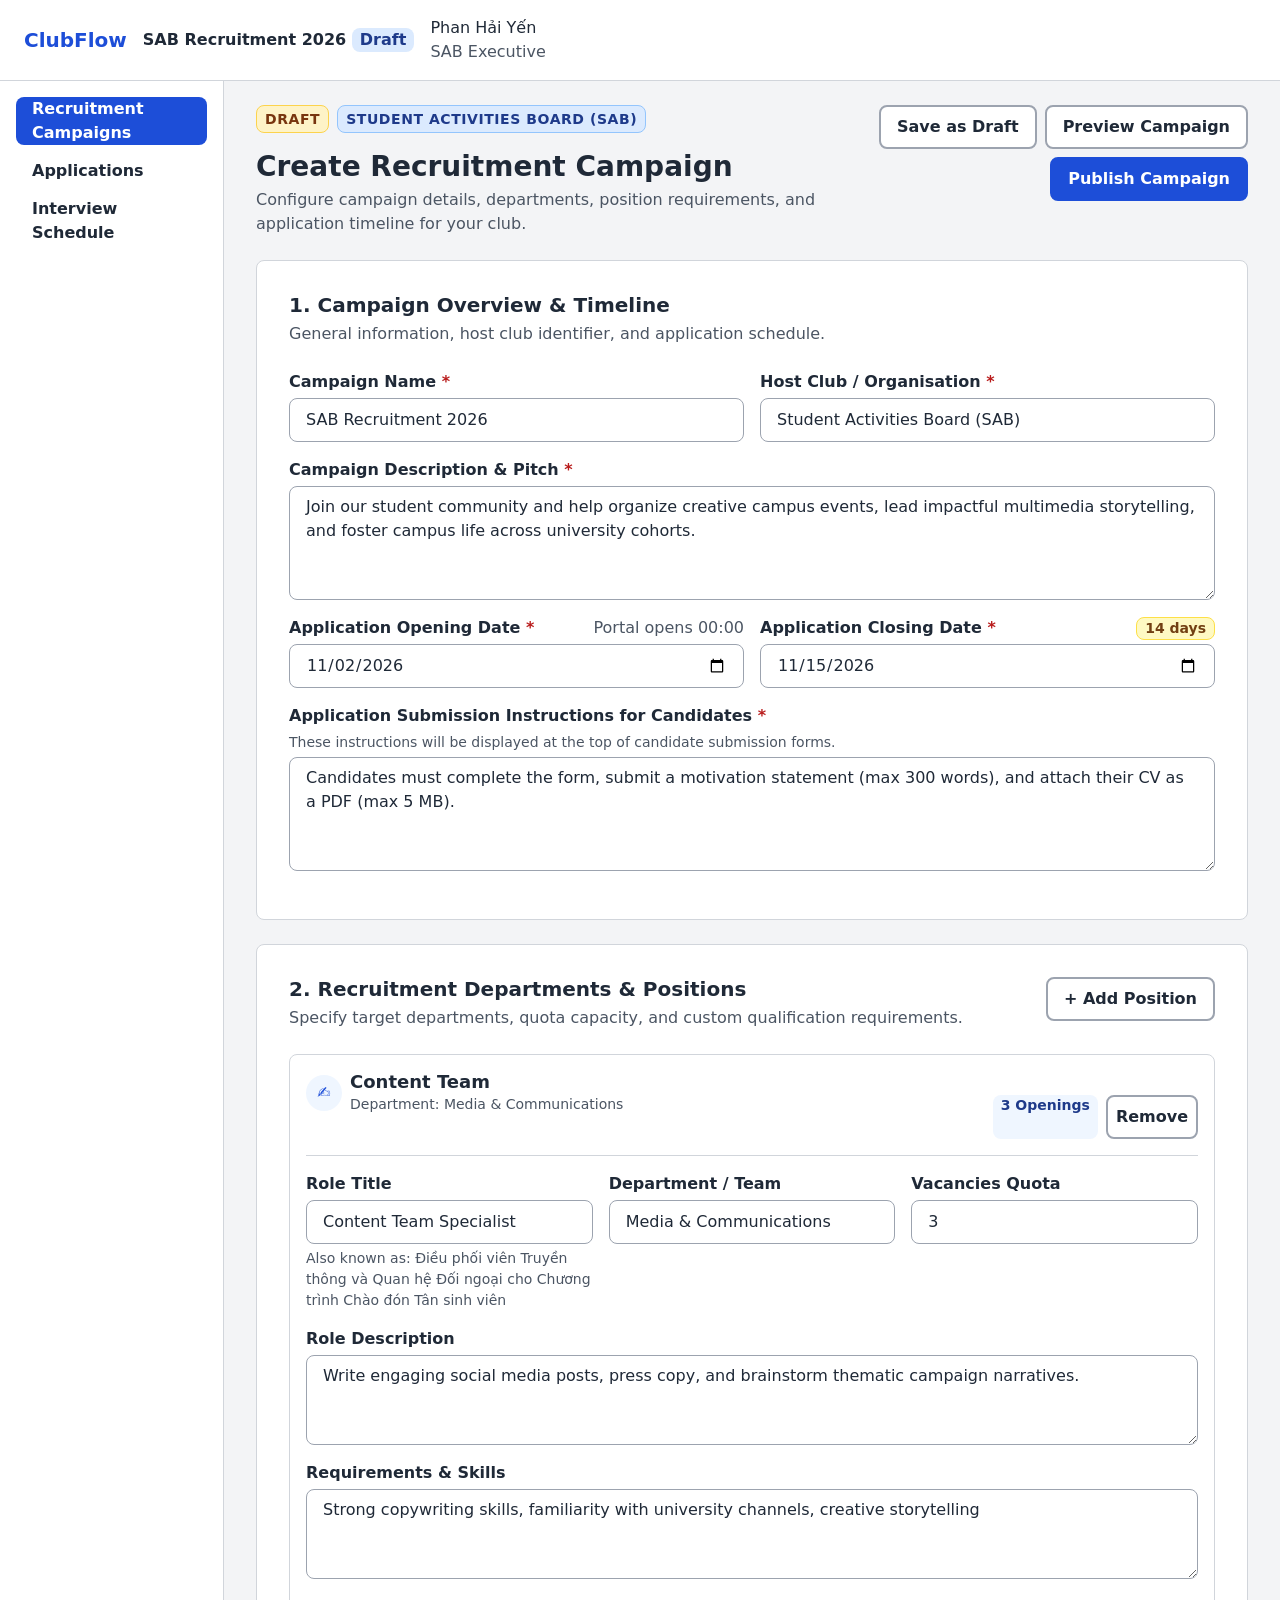
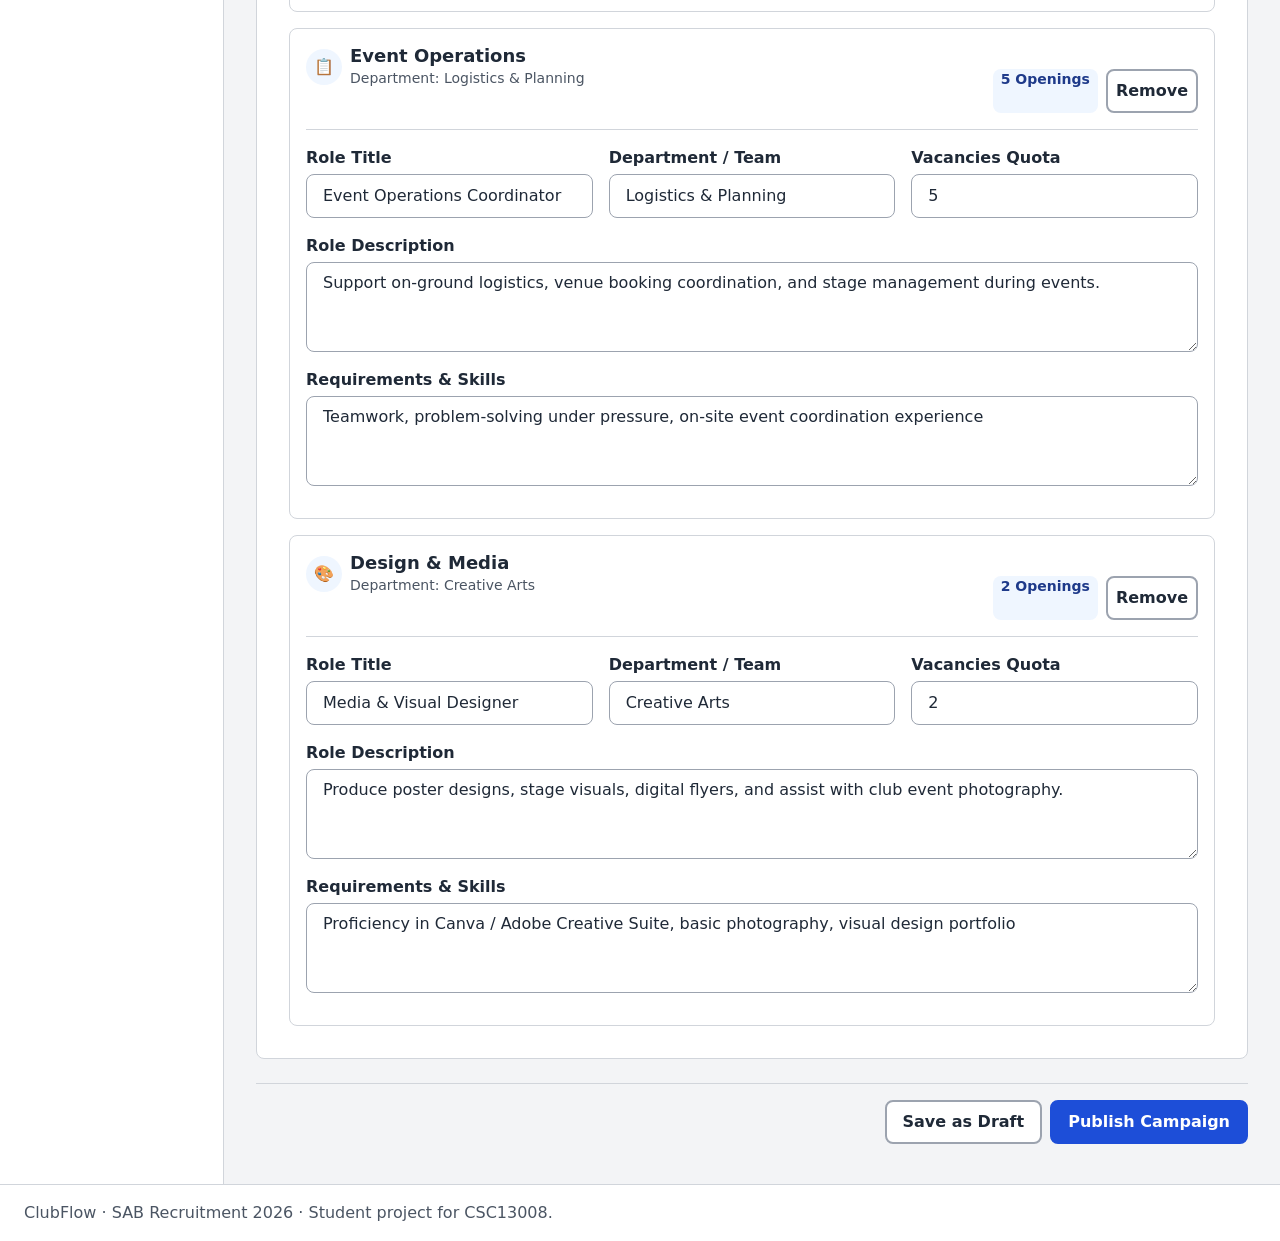
==== index.html @ 36f18a58 "feat(pa1): add screen 1 – Create Recruitment Campaign - index.html: campaign form with overview/time" ====
<!DOCTYPE html>
<html lang="en">
<head>
  <meta charset="utf-8">
  <meta name="viewport" content="width=device-width, initial-scale=1">
  <title>Create Recruitment Campaign — ClubFlow</title>
  <link rel="stylesheet" href="css/styles.css">
  <link rel="stylesheet" href="css/campaign.css">
</head>
<body>

  <!-- ── App shell: header ──────────────────────────────────────────────── -->
  <header class="app-header">
    <p class="brand">ClubFlow</p>
    <p class="campaign-name">SAB Recruitment 2026 <span class="badge badge-info">Draft</span></p>
    <p class="user">Phan Hải Yến <span class="user-role">SAB Executive</span></p>
  </header>

  <!-- ── App shell: nav ────────────────────────────────────────────────── -->
  <nav class="app-nav" aria-label="Main">
    <ul class="nav-list">
      <li><a class="nav-link" href="index.html" aria-current="page">Recruitment Campaigns</a></li>
      <li><a class="nav-link" href="applications.html">Applications</a></li>
      <li><a class="nav-link" href="schedule.html">Interview Schedule</a></li>
    </ul>
  </nav>

  <!-- ── Main content ───────────────────────────────────────────────────── -->
  <main class="app-main">

    <!-- Page title block -->
    <div class="page-title campaign-page-title">
      <div>
        <div class="campaign-status-bar">
          <span class="status-tag status-tag-draft">Draft</span>
          <span class="status-tag status-tag-club">Student Activities Board (SAB)</span>
        </div>
        <h1>Create Recruitment Campaign</h1>
        <p class="lead">Configure campaign details, departments, position requirements, and application timeline for your club.</p>
      </div>
      <div class="campaign-top-actions">
        <button class="button button-secondary" type="button">Save as Draft</button>
        <button class="button button-secondary" type="button">Preview Campaign</button>
        <button class="button button-primary" type="submit" form="campaign-form">Publish Campaign</button>
      </div>
    </div>

    <!-- ── Campaign form ─────────────────────────────────────────────────── -->
    <form id="campaign-form" action="applications.html" method="get" novalidate>

      <!-- Section 1: Campaign Overview & Timeline -->
      <section class="form-section" aria-labelledby="section-overview">
        <div class="form-section-header">
          <h2 id="section-overview">1. Campaign Overview &amp; Timeline</h2>
          <p class="lead">General information, host club identifier, and application schedule.</p>
        </div>

        <!-- Campaign Name + Host Club -->
        <div class="field-row field-row--name-host">
          <div class="field">
            <label for="campaign-name">Campaign Name <span class="req" aria-hidden="true">*</span></label>
            <input
              id="campaign-name"
              name="campaign-name"
              type="text"
              value="SAB Recruitment 2026"
              aria-required="true"
              autocomplete="off"
            >
          </div>
          <div class="field">
            <label for="host-club">Host Club / Organisation <span class="req" aria-hidden="true">*</span></label>
            <input
              id="host-club"
              name="host-club"
              type="text"
              value="Student Activities Board (SAB)"
              aria-required="true"
              autocomplete="off"
            >
          </div>
        </div>

        <!-- Campaign Description -->
        <div class="field-row field-row--full">
          <div class="field">
            <label for="campaign-description">Campaign Description &amp; Pitch <span class="req" aria-hidden="true">*</span></label>
            <textarea
              id="campaign-description"
              name="campaign-description"
              rows="4"
              aria-required="true"
            >Join our student community and help organize creative campus events, lead impactful multimedia storytelling, and foster campus life across university cohorts.</textarea>
          </div>
        </div>

        <!-- Application Dates -->
        <div class="field-row field-row--dates">
          <div class="field">
            <div class="date-label-row">
              <label for="date-open">Application Opening Date <span class="req" aria-hidden="true">*</span></label>
              <span class="meta">Portal opens 00:00</span>
            </div>
            <input
              id="date-open"
              name="date-open"
              type="date"
              value="2026-11-02"
              aria-required="true"
            >
          </div>
          <div class="field">
            <div class="date-label-row">
              <label for="date-close">Application Closing Date <span class="req" aria-hidden="true">*</span></label>
              <span class="duration-badge">14 days</span>
            </div>
            <input
              id="date-close"
              name="date-close"
              type="date"
              value="2026-11-15"
              aria-required="true"
            >
          </div>
        </div>

        <!-- Submission Instructions -->
        <div class="field-row field-row--full">
          <div class="field">
            <label for="submission-instructions">
              Application Submission Instructions for Candidates <span class="req" aria-hidden="true">*</span>
            </label>
            <p class="field-hint" id="instructions-hint">These instructions will be displayed at the top of candidate submission forms.</p>
            <textarea
              id="submission-instructions"
              name="submission-instructions"
              rows="4"
              aria-required="true"
              aria-describedby="instructions-hint"
            >Candidates must complete the form, submit a motivation statement (max 300 words), and attach their CV as a PDF (max 5 MB).</textarea>
          </div>
        </div>

      </section><!-- /section 1 -->

      <!-- Section 2: Recruitment Departments & Positions -->
      <section class="form-section" aria-labelledby="section-positions">
        <div class="form-section-header-row">
          <div>
            <h2 id="section-positions">2. Recruitment Departments &amp; Positions</h2>
            <p class="lead">Specify target departments, quota capacity, and custom qualification requirements.</p>
          </div>
          <button class="button button-secondary" type="button">+ Add Position</button>
        </div>

        <!-- Position 1: Content Team -->
        <article class="position-card" aria-label="Position: Content Team">
          <div class="position-card-header">
            <div class="position-card-title">
              <span class="dept-icon" aria-hidden="true">✍</span>
              <div>
                <h3>Content Team</h3>
                <span class="dept-label">Department: Media &amp; Communications</span>
              </div>
            </div>
            <div class="actions">
              <span class="openings-badge">3 Openings</span>
              <button class="button button-secondary button-small" type="button" aria-label="Remove Content Team position">Remove</button>
            </div>
          </div>

          <div class="position-card-body">
            <fieldset>
              <legend class="sr-only">Content Team position details</legend>
              <div class="position-fields-row">
                <div class="field">
                  <label for="pos1-title">Role Title</label>
                  <!-- Long Vietnamese name — layout test item -->
                  <input
                    id="pos1-title"
                    name="pos1-title"
                    type="text"
                    value="Content Team Specialist"
                    autocomplete="off"
                  >
                  <p class="field-hint overflow-wrap-anywhere">Also known as: Điều phối viên Truyền thông và Quan hệ Đối ngoại cho Chương trình Chào đón Tân sinh viên</p>
                </div>
                <div class="field">
                  <label for="pos1-dept">Department / Team</label>
                  <input
                    id="pos1-dept"
                    name="pos1-dept"
                    type="text"
                    value="Media &amp; Communications"
                    autocomplete="off"
                  >
                </div>
                <div class="field field--quota">
                  <label for="pos1-quota">Vacancies Quota</label>
                  <input
                    id="pos1-quota"
                    name="pos1-quota"
                    type="number"
                    value="3"
                    min="1"
                    autocomplete="off"
                  >
                </div>
              </div>
              <div class="field-row field-row--full">
                <div class="field">
                  <label for="pos1-desc">Role Description</label>
                  <textarea id="pos1-desc" name="pos1-desc" rows="3">Write engaging social media posts, press copy, and brainstorm thematic campaign narratives.</textarea>
                </div>
              </div>
              <div class="field-row field-row--full">
                <div class="field">
                  <label for="pos1-skills">Requirements &amp; Skills</label>
                  <textarea id="pos1-skills" name="pos1-skills" rows="3">Strong copywriting skills, familiarity with university channels, creative storytelling</textarea>
                </div>
              </div>
            </fieldset>
          </div>
        </article><!-- /position 1 -->

        <!-- Position 2: Event Operations -->
        <article class="position-card" aria-label="Position: Event Operations">
          <div class="position-card-header">
            <div class="position-card-title">
              <span class="dept-icon" aria-hidden="true">📋</span>
              <div>
                <h3>Event Operations</h3>
                <span class="dept-label">Department: Logistics &amp; Planning</span>
              </div>
            </div>
            <div class="actions">
              <span class="openings-badge">5 Openings</span>
              <button class="button button-secondary button-small" type="button" aria-label="Remove Event Operations position">Remove</button>
            </div>
          </div>

          <div class="position-card-body">
            <fieldset>
              <legend class="sr-only">Event Operations position details</legend>
              <div class="position-fields-row">
                <div class="field">
                  <label for="pos2-title">Role Title</label>
                  <input
                    id="pos2-title"
                    name="pos2-title"
                    type="text"
                    value="Event Operations Coordinator"
                    autocomplete="off"
                  >
                </div>
                <div class="field">
                  <label for="pos2-dept">Department / Team</label>
                  <input
                    id="pos2-dept"
                    name="pos2-dept"
                    type="text"
                    value="Logistics &amp; Planning"
                    autocomplete="off"
                  >
                </div>
                <div class="field field--quota">
                  <label for="pos2-quota">Vacancies Quota</label>
                  <input
                    id="pos2-quota"
                    name="pos2-quota"
                    type="number"
                    value="5"
                    min="1"
                    autocomplete="off"
                  >
                </div>
              </div>
              <div class="field-row field-row--full">
                <div class="field">
                  <label for="pos2-desc">Role Description</label>
                  <textarea id="pos2-desc" name="pos2-desc" rows="3">Support on-ground logistics, venue booking coordination, and stage management during events.</textarea>
                </div>
              </div>
              <div class="field-row field-row--full">
                <div class="field">
                  <label for="pos2-skills">Requirements &amp; Skills</label>
                  <textarea id="pos2-skills" name="pos2-skills" rows="3">Teamwork, problem-solving under pressure, on-site event coordination experience</textarea>
                </div>
              </div>
            </fieldset>
          </div>
        </article><!-- /position 2 -->

        <!-- Position 3: Design & Media -->
        <article class="position-card" aria-label="Position: Design &amp; Media">
          <div class="position-card-header">
            <div class="position-card-title">
              <span class="dept-icon" aria-hidden="true">🎨</span>
              <div>
                <h3>Design &amp; Media</h3>
                <span class="dept-label">Department: Creative Arts</span>
              </div>
            </div>
            <div class="actions">
              <span class="openings-badge">2 Openings</span>
              <button class="button button-secondary button-small" type="button" aria-label="Remove Design and Media position">Remove</button>
            </div>
          </div>

          <div class="position-card-body">
            <fieldset>
              <legend class="sr-only">Design &amp; Media position details</legend>
              <div class="position-fields-row">
                <div class="field">
                  <label for="pos3-title">Role Title</label>
                  <input
                    id="pos3-title"
                    name="pos3-title"
                    type="text"
                    value="Media &amp; Visual Designer"
                    autocomplete="off"
                  >
                </div>
                <div class="field">
                  <label for="pos3-dept">Department / Team</label>
                  <input
                    id="pos3-dept"
                    name="pos3-dept"
                    type="text"
                    value="Creative Arts"
                    autocomplete="off"
                  >
                </div>
                <div class="field field--quota">
                  <label for="pos3-quota">Vacancies Quota</label>
                  <input
                    id="pos3-quota"
                    name="pos3-quota"
                    type="number"
                    value="2"
                    min="1"
                    autocomplete="off"
                  >
                </div>
              </div>
              <div class="field-row field-row--full">
                <div class="field">
                  <label for="pos3-desc">Role Description</label>
                  <textarea id="pos3-desc" name="pos3-desc" rows="3">Produce poster designs, stage visuals, digital flyers, and assist with club event photography.</textarea>
                </div>
              </div>
              <div class="field-row field-row--full">
                <div class="field">
                  <label for="pos3-skills">Requirements &amp; Skills</label>
                  <textarea id="pos3-skills" name="pos3-skills" rows="3">Proficiency in Canva / Adobe Creative Suite, basic photography, visual design portfolio</textarea>
                </div>
              </div>
            </fieldset>
          </div>
        </article><!-- /position 3 -->

      </section><!-- /section 2 -->

      <!-- ── Bottom action bar ──────────────────────────────────────────── -->
      <div class="campaign-bottom-actions">
        <button class="button button-secondary" type="button">Save as Draft</button>
        <!-- Primary action: submits form → applications.html -->
        <button class="button button-primary" type="submit">Publish Campaign</button>
      </div>

    </form><!-- /campaign form -->

  </main>

  <!-- ── App shell: footer ──────────────────────────────────────────────── -->
  <footer class="app-footer">
    <p>ClubFlow · SAB Recruitment 2026 · Student project for CSC13008.</p>
  </footer>

</body>
</html>
---- css/styles.css ----
/* ClubFlow prototype styles. Plain CSS, mobile first (360 px base),
   breakpoints at 768 px and 1280 px (min-width only). */

/* 1. Tokens: one spacing scale and one set of colours */
:root {
  --space-1: 4px;
  --space-2: 8px;
  --space-3: 16px;
  --space-4: 24px;
  --space-5: 32px;
  --space-6: 48px;

  --color-bg: #f3f4f6;
  --color-surface: #ffffff;
  --color-text: #1f2937;
  --color-muted: #4b5563;
  --color-border: #9ca3af;
  --color-line: #d1d5db;
  --color-primary: #1d4ed8;
  --color-primary-dark: #1e40af;
  --color-on-primary: #ffffff;
  --color-danger: #b91c1c;
  --color-focus: #1e3a8a;

  --radius: 8px;
  --control-height: 44px;
}

/* 2. Base */
* {
  box-sizing: border-box;
}

html {
  font-size: 100%;
}

body {
  margin: 0;
  font-family: system-ui, -apple-system, "Segoe UI", Roboto, Arial, sans-serif;
  font-size: 1rem;
  line-height: 1.5;
  color: var(--color-text);
  background: var(--color-bg);
  display: grid;
  grid-template-columns: minmax(0, 1fr);
  grid-template-areas:
    "header"
    "nav"
    "main"
    "footer";
  min-height: 100vh;
  grid-template-rows: auto auto 1fr auto;
}

h1,
h2,
h3 {
  margin: 0 0 var(--space-2);
  line-height: 1.25;
}

h1 {
  font-size: 1.75rem;
}

h2 {
  font-size: 1.25rem;
}

h3 {
  font-size: 1rem;
  margin-top: var(--space-4);
}

p {
  margin: 0 0 var(--space-2);
}

img,
table {
  max-width: 100%;
}

a {
  color: var(--color-primary);
}

:focus-visible {
  outline: 3px solid var(--color-focus);
  outline-offset: 2px;
}

/* 3. App shell: header, nav, main, footer */
.app-header {
  grid-area: header;
  display: flex;
  flex-wrap: wrap;
  align-items: center;
  gap: var(--space-1) var(--space-3);
  padding: var(--space-3);
  background: var(--color-surface);
  border-bottom: 1px solid var(--color-line);
}

.app-header p {
  margin: 0;
}

.brand {
  font-weight: 700;
  font-size: 1.25rem;
  color: var(--color-primary);
}

.campaign-name {
  font-weight: 600;
}

.user {
  margin-left: auto;
}

.user-role {
  display: block;
  color: var(--color-muted);
}

.app-nav {
  grid-area: nav;
  background: var(--color-surface);
  border-bottom: 1px solid var(--color-line);
}

.nav-list {
  display: flex;
  flex-wrap: wrap;
  gap: var(--space-1) var(--space-2);
  list-style: none;
  margin: 0;
  padding: var(--space-2) var(--space-3);
}

.nav-link {
  display: flex;
  align-items: center;
  min-height: var(--control-height);
  padding: 0 var(--space-3);
  border-radius: var(--radius);
  color: var(--color-text);
  text-decoration: none;
  font-weight: 600;
}

.nav-link:hover {
  background: var(--color-bg);
}

.nav-link[aria-current="page"] {
  background: var(--color-primary);
  color: var(--color-on-primary);
}

.app-main {
  grid-area: main;
  min-width: 0;
  padding: var(--space-3);
}

.app-footer {
  grid-area: footer;
  padding: var(--space-3);
  border-top: 1px solid var(--color-line);
  background: var(--color-surface);
  color: var(--color-muted);
}

.app-footer p {
  margin: 0;
}

/* 4. Components */
.page-title {
  display: flex;
  flex-direction: column;
  gap: var(--space-3);
  margin-bottom: var(--space-4);
}

.lead {
  color: var(--color-muted);
  margin: 0;
}

.card {
  background: var(--color-surface);
  border: 1px solid var(--color-line);
  border-radius: var(--radius);
  padding: var(--space-3);
}

.button {
  display: inline-flex;
  align-items: center;
  justify-content: center;
  min-height: var(--control-height);
  padding: 0 var(--space-3);
  border: 2px solid var(--color-primary);
  border-radius: var(--radius);
  background: var(--color-surface);
  color: var(--color-primary);
  font: inherit;
  font-weight: 600;
  text-align: center;
  text-decoration: none;
  cursor: pointer;
}

.button:hover {
  background: var(--color-bg);
}

.button-primary {
  background: var(--color-primary);
  color: var(--color-on-primary);
}

.button-primary:hover {
  background: var(--color-primary-dark);
}

.button-secondary {
  border-color: var(--color-border);
  color: var(--color-text);
}

.button-danger {
  border-color: var(--color-danger);
  color: var(--color-danger);
}

.button-small {
  padding: 0 var(--space-2);
}

.button:disabled {
  color: var(--color-muted);
  border-color: var(--color-line);
  background: var(--color-bg);
  cursor: not-allowed;
}

.badge {
  display: inline-block;
  padding: 0 var(--space-2);
  border-radius: var(--radius);
  font-weight: 600;
  white-space: nowrap;
}

.badge-pending {
  background: #fef3c7;
  color: #78350f;
}

.badge-ok {
  background: #dcfce7;
  color: #14532d;
}

.badge-no {
  background: #fee2e2;
  color: #7f1d1d;
}

.badge-info {
  background: #dbeafe;
  color: #1e3a8a;
}

.field {
  display: flex;
  flex-direction: column;
  gap: var(--space-1);
  min-width: 0;
}

.field label {
  font-weight: 600;
}

.field input,
.field select,
.field textarea {
  width: 100%;
  min-height: var(--control-height);
  padding: var(--space-2) var(--space-3);
  border: 1px solid var(--color-border);
  border-radius: var(--radius);
  background: var(--color-surface);
  color: var(--color-text);
  font: inherit;
}

.field textarea {
  resize: vertical;
}

.meta {
  color: var(--color-muted);
}

/* Statistics */
.stats {
  display: grid;
  grid-template-columns: minmax(0, 1fr);
  gap: var(--space-3);
  margin: 0 0 var(--space-4);
}

.stat dt {
  font-weight: 600;
  color: var(--color-muted);
}

.stat dd {
  margin: 0;
}

.stat-value {
  font-size: 2rem;
  font-weight: 700;
  line-height: 1.2;
}

.stat-note {
  color: var(--color-muted);
}

/* Tables: the wrapper scrolls, the page does not */
.table-wrap {
  overflow-x: auto;
  border: 1px solid var(--color-line);
  border-radius: var(--radius);
}

table {
  width: 100%;
  border-collapse: collapse;
}

caption {
  padding: var(--space-2);
  text-align: left;
  font-weight: 600;
}

th,
td {
  padding: var(--space-2);
  border-top: 1px solid var(--color-line);
  text-align: left;
  vertical-align: top;
}

thead th {
  background: var(--color-bg);
}

tbody th {
  font-weight: 600;
}

.cell-sub {
  display: block;
  font-weight: 400;
  color: var(--color-muted);
}

tr.is-open {
  background: #eff6ff;
}

/* Application Review */
.review {
  display: grid;
  grid-template-columns: minmax(0, 1fr);
  gap: var(--space-4);
}

.filters {
  display: grid;
  grid-template-columns: minmax(0, 1fr);
  gap: var(--space-3);
  align-items: end;
  margin-bottom: var(--space-3);
}

.pager {
  display: flex;
  flex-wrap: wrap;
  align-items: center;
  justify-content: space-between;
  gap: var(--space-2);
  margin-top: var(--space-3);
}

.pager-info {
  margin: 0;
}

.person {
  display: flex;
  align-items: center;
  gap: var(--space-3);
  margin-bottom: var(--space-3);
}

.avatar {
  display: inline-flex;
  align-items: center;
  justify-content: center;
  flex: none;
  width: var(--space-6);
  height: var(--space-6);
  border-radius: 50%;
  background: #dbeafe;
  color: #1e3a8a;
  font-weight: 700;
}

.person-name {
  margin: 0;
  font-weight: 700;
  font-size: 1.25rem;
}

.person-id {
  margin: 0;
  color: var(--color-muted);
}

.facts {
  display: grid;
  gap: var(--space-2);
  margin: 0;
}

.facts div {
  display: flex;
  flex-direction: column;
}

.facts dt {
  font-weight: 600;
  color: var(--color-muted);
}

.facts dd {
  margin: 0;
  overflow-wrap: anywhere;
}

.statement {
  margin: 0;
  padding: var(--space-3);
  border-left: 4px solid var(--color-primary);
  background: #eff6ff;
  border-radius: var(--radius);
}

.statement p {
  margin: 0;
}

.file {
  display: flex;
  flex-direction: column;
  gap: var(--space-2);
}

.file-name {
  margin: 0;
  font-weight: 600;
  overflow-wrap: anywhere;
}

.file-name .meta {
  display: block;
  font-weight: 400;
}

.file-actions,
.actions {
  display: flex;
  flex-wrap: wrap;
  gap: var(--space-2);
}

.actions {
  margin-top: var(--space-4);
}

.timeline {
  margin: 0;
  padding-left: var(--space-4);
}

/* 5. Tablet: 768 px and up */
@media (min-width: 768px) {
  .app-header,
  .nav-list,
  .app-main,
  .app-footer {
    padding-left: var(--space-4);
    padding-right: var(--space-4);
  }

  .page-title {
    flex-direction: row;
    align-items: flex-start;
    justify-content: space-between;
  }

  .stats {
    grid-template-columns: repeat(2, minmax(0, 1fr));
  }

  .filters {
    grid-template-columns: repeat(2, minmax(0, 1fr));
  }

  .facts {
    grid-template-columns: repeat(2, minmax(0, 1fr));
  }

  .file {
    flex-direction: row;
    align-items: center;
    justify-content: space-between;
  }
}

/* 6. Laptop: 1280 px and up */
@media (min-width: 1280px) {
  body {
    grid-template-columns: 14rem minmax(0, 1fr);
    grid-template-areas:
      "header header"
      "nav main"
      "footer footer";
    grid-template-rows: auto 1fr auto;
  }

  .app-nav {
    border-bottom: 0;
    border-right: 1px solid var(--color-line);
  }

  .nav-list {
    flex-direction: column;
    flex-wrap: nowrap;
    padding: var(--space-3);
  }

  .app-main {
    padding: var(--space-4) var(--space-5);
  }

  .stats {
    grid-template-columns: repeat(4, minmax(0, 1fr));
  }

  .review {
    grid-template-columns: minmax(0, 5fr) minmax(0, 3fr);
    align-items: start;
  }

  .filters {
    grid-template-columns: repeat(2, minmax(0, 1fr)) auto;
  }

  .filters .field:first-child {
    grid-column: 1 / -1;
  }

  .facts {
    grid-template-columns: minmax(0, 1fr);
  }

  .file {
    flex-direction: column;
    align-items: flex-start;
  }
}
---- css/campaign.css ----
/* campaign.css — page-specific styles for index.html (Create Recruitment Campaign).
   Do NOT edit css/styles.css; shared tokens and shell come from there. */

/* ── Status bar above the form ──────────────────────────────────────────── */
.campaign-status-bar {
  display: flex;
  flex-wrap: wrap;
  align-items: center;
  gap: var(--space-2);
  margin-bottom: var(--space-3);
}

.status-tag {
  display: inline-flex;
  align-items: center;
  gap: var(--space-1);
  padding: 0 var(--space-2);
  min-height: 28px;
  border-radius: var(--radius);
  font-weight: 700;
  font-size: 0.875rem;
  letter-spacing: 0.04em;
  text-transform: uppercase;
}

.status-tag-draft {
  background: #fef3c7;
  color: #78350f;
  border: 1px solid #fcd34d;
}

.status-tag-club {
  background: #dbeafe;
  color: #1e3a8a;
  border: 1px solid #93c5fd;
}

/* ── Page title block ────────────────────────────────────────────────────── */
.campaign-page-title {
  margin-bottom: var(--space-4);
}

.campaign-page-title h1 {
  margin-bottom: var(--space-1);
}

/* ── Top action bar (Save as Draft / Preview / Publish) ─────────────────── */
.campaign-top-actions {
  display: flex;
  flex-wrap: wrap;
  gap: var(--space-2);
  margin-bottom: var(--space-4);
}

/* ── Section card with numbered heading ─────────────────────────────────── */
.form-section {
  background: var(--color-surface);
  border: 1px solid var(--color-line);
  border-radius: var(--radius);
  padding: var(--space-4) var(--space-3);
  margin-bottom: var(--space-4);
}

.form-section-header {
  margin-bottom: var(--space-4);
}

.form-section-header h2 {
  margin-bottom: var(--space-1);
}

.form-section-header .lead {
  margin: 0;
}

/* Section header with an action button on the right */
.form-section-header-row {
  display: flex;
  flex-wrap: wrap;
  align-items: flex-start;
  justify-content: space-between;
  gap: var(--space-2);
  margin-bottom: var(--space-4);
}

.form-section-header-row h2 {
  margin-bottom: var(--space-1);
}

/* ── Fieldset reset — removes browser default border/padding inside position cards ── */
.position-card-body fieldset {
  border: 0;
  padding: 0;
  margin: 0;
  min-width: 0;
}

/* ── Two-column field rows inside a section ─────────────────────────────── */
.field-row {
  display: grid;
  grid-template-columns: minmax(0, 1fr);
  gap: var(--space-3);
  margin-bottom: var(--space-3);
}

/* Full-width modifier: always one column regardless of breakpoint */
.field-row--full {
  grid-template-columns: minmax(0, 1fr);
}

/* ── Required marker ─────────────────────────────────────────────────────── */
.req {
  color: var(--color-danger);
  font-weight: 700;
  /* purely visual; aria-required on the input handles semantics */
}

/* ── Hint text below a label ─────────────────────────────────────────────── */
.field-hint {
  color: var(--color-muted);
  font-size: 0.875rem;
  margin: 0;
}

/* ── Duration badge next to a date field ─────────────────────────────────── */
.date-label-row {
  display: flex;
  flex-wrap: wrap;
  align-items: center;
  justify-content: space-between;
  gap: var(--space-1);
}

.duration-badge {
  display: inline-block;
  padding: 0 var(--space-2);
  min-height: var(--space-3);
  border-radius: var(--radius);
  font-size: 0.875rem;
  font-weight: 600;
  background: #fef9c3;
  color: #713f12;
  border: 1px solid #fde047;
  white-space: nowrap;
}

/* ── Position card ───────────────────────────────────────────────────────── */
.position-card {
  border: 1px solid var(--color-line);
  border-radius: var(--radius);
  padding: var(--space-3);
  margin-bottom: var(--space-3);
}

.position-card:last-child {
  margin-bottom: 0;
}

.position-card-header {
  display: flex;
  flex-wrap: wrap;
  align-items: flex-start;
  justify-content: space-between;
  gap: var(--space-2);
  margin-bottom: var(--space-3);
  padding-bottom: var(--space-3);
  border-bottom: 1px solid var(--color-line);
}

.position-card-title {
  display: flex;
  align-items: center;
  gap: var(--space-2);
  min-width: 0;
}

/* Icon circle for each department */
.dept-icon {
  display: inline-flex;
  align-items: center;
  justify-content: center;
  flex: none;
  width: 36px;
  height: 36px;
  border-radius: 50%;
  background: #eff6ff;
  color: var(--color-primary);
  font-size: 1rem;
  font-weight: 700;
  /* SVG icons are decorative aria-hidden spans */
}

.position-card-title h3 {
  margin: 0;
  font-size: 1.125rem;
  overflow-wrap: anywhere;
}

.position-card-title .dept-label {
  display: block;
  color: var(--color-muted);
  font-size: 0.875rem;
  font-weight: 400;
  overflow-wrap: anywhere;
}

.openings-badge {
  display: inline-block;
  padding: 0 var(--space-2);
  min-height: var(--space-3);
  border-radius: var(--radius);
  font-size: 0.875rem;
  font-weight: 600;
  background: #eff6ff;
  color: #1e3a8a;
  white-space: nowrap;
  flex: none;
}

.position-card-body {
  display: grid;
  grid-template-columns: minmax(0, 1fr);
  gap: var(--space-3);
}

/* The three-column row (role title, department, quota) */
.position-fields-row {
  display: grid;
  grid-template-columns: minmax(0, 1fr);
  gap: var(--space-3);
  margin-bottom: var(--space-3);
}

/* ── Bottom form actions ──────────────────────────────────────────────────── */
.campaign-bottom-actions {
  display: flex;
  flex-wrap: wrap;
  align-items: center;
  justify-content: flex-end;
  gap: var(--space-2);
  padding: var(--space-3) 0;
  border-top: 1px solid var(--color-line);
  margin-top: var(--space-2);
}

/* ── Long-item overflow guard ────────────────────────────────────────────── */
.overflow-wrap-anywhere {
  overflow-wrap: anywhere;
}

/* ── Screen-reader-only utility (visually hidden but accessible) ─────────── */
.sr-only {
  position: absolute;
  width: 1px;
  height: 1px;
  padding: 0;
  margin: -1px;
  overflow: hidden;
  clip: rect(0, 0, 0, 0);
  white-space: nowrap;
  border: 0;
}

/* ── Tablet: 768 px ──────────────────────────────────────────────────────── */
@media (min-width: 768px) {
  .form-section {
    padding: var(--space-4);
  }

  .field-row {
    grid-template-columns: repeat(2, minmax(0, 1fr));
  }

  /* Full-width rows always stay single-column */
  .field-row--full {
    grid-template-columns: minmax(0, 1fr);
  }

  /* Campaign Name spans full width, Host Club fills the second column  */
  .field-row--name-host .field:first-child {
    grid-column: 1;
  }

  .position-fields-row {
    grid-template-columns: repeat(2, minmax(0, 1fr));
  }

  /* Quota field is narrow; put role title + dept in first two, quota in third */
  .position-fields-row .field--quota {
    grid-column: auto;
  }

  .campaign-top-actions {
    justify-content: flex-end;
  }
}

/* ── Laptop: 1280 px ─────────────────────────────────────────────────────── */
@media (min-width: 1280px) {
  .form-section {
    padding: var(--space-5);
  }

  /* Three equal columns for the three position fields */
  .position-fields-row {
    grid-template-columns: repeat(3, minmax(0, 1fr));
  }

  /* Dates side by side */
  .field-row--dates {
    grid-template-columns: repeat(2, minmax(0, 1fr));
  }
}
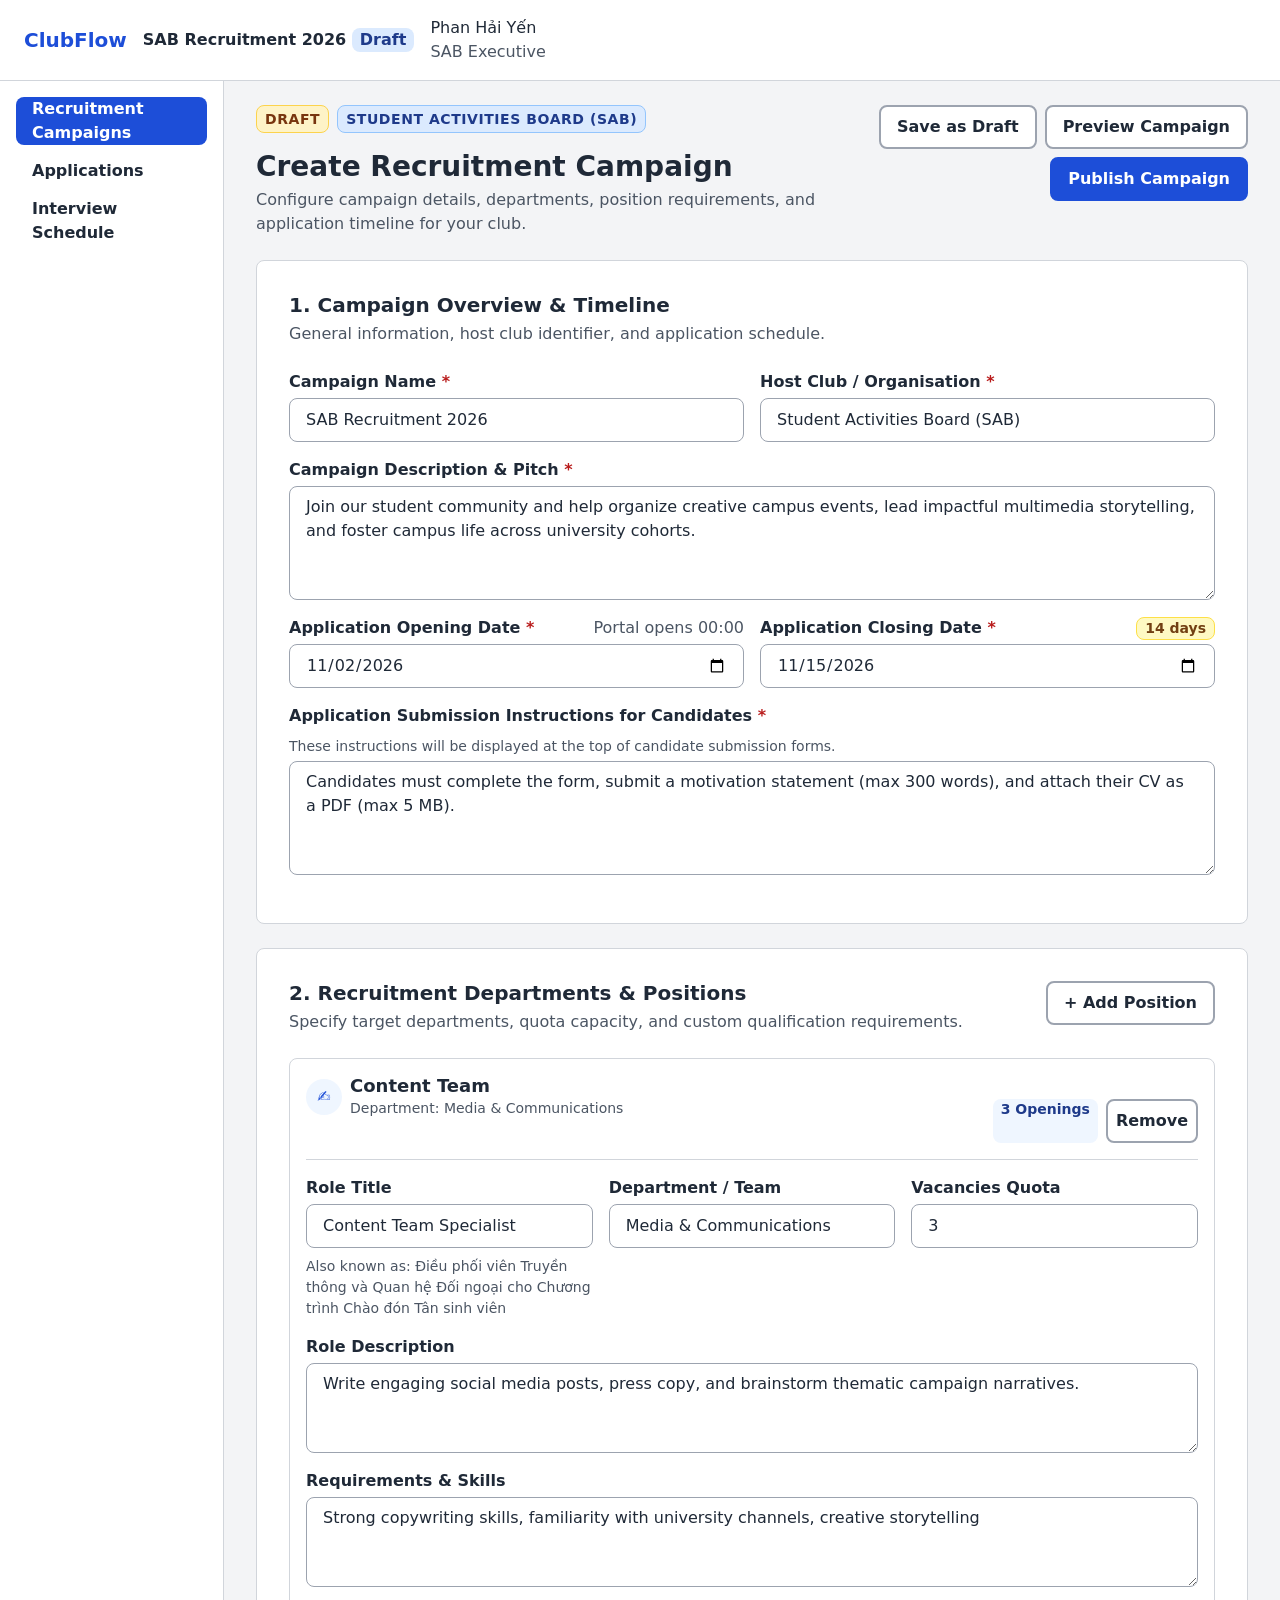
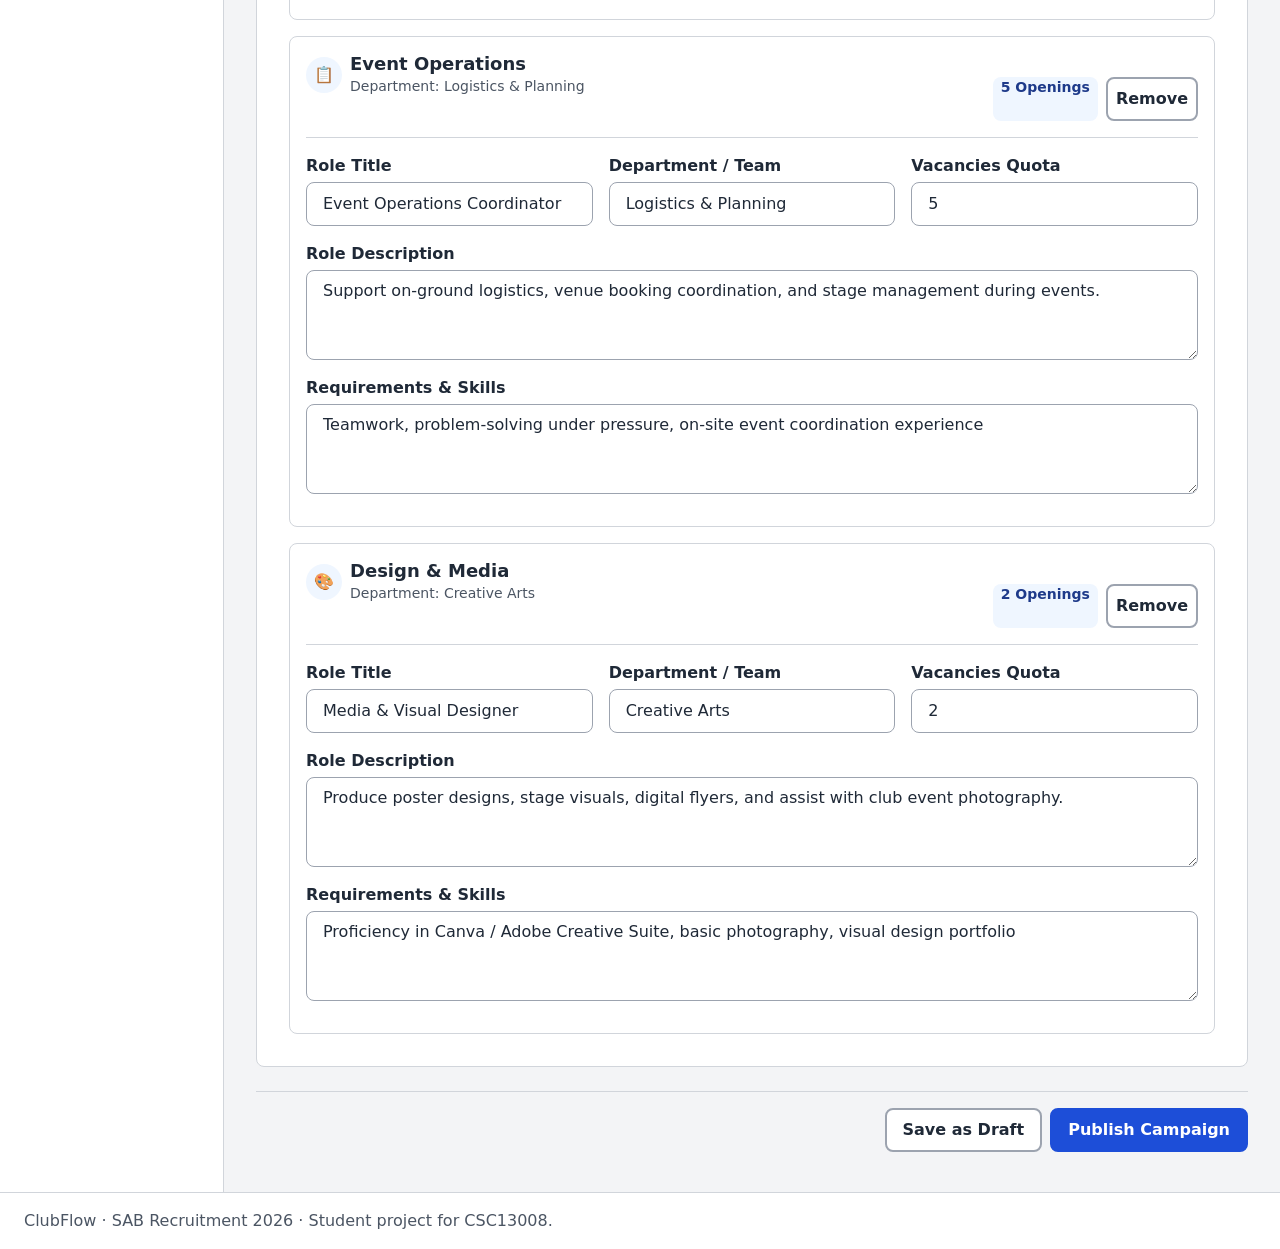
==== commit 3b51aa0f: "chore(index): remove campaign.css link, load only styles.css campaign.css rules were merged into sec" ====
--- a/index.html
+++ b/index.html
@@ -5,7 +5,6 @@
   <meta name="viewport" content="width=device-width, initial-scale=1">
   <title>Create Recruitment Campaign — ClubFlow</title>
   <link rel="stylesheet" href="css/styles.css">
-  <link rel="stylesheet" href="css/campaign.css">
 </head>
 <body>
 
--- a/css/styles.css
+++ b/css/styles.css
@@ -508,6 +508,7 @@
 
 /* 5. Tablet: 768 px and up */
 @media (min-width: 768px) {
+
   .app-header,
   .nav-list,
   .app-main,
@@ -592,4 +593,646 @@
     flex-direction: column;
     align-items: flex-start;
   }
-}
+
+  td,
+  th {
+    overflow-wrap: anywhere;
+  }
+}
+
+/* 7. Page: index.html (Create Recruitment Campaign) */
+
+/* Status bar above the form */
+.campaign-status-bar {
+  display: flex;
+  flex-wrap: wrap;
+  align-items: center;
+  gap: var(--space-2);
+  margin-bottom: var(--space-3);
+}
+
+.status-tag {
+  display: inline-flex;
+  align-items: center;
+  gap: var(--space-1);
+  padding: 0 var(--space-2);
+  min-height: 28px;
+  border-radius: var(--radius);
+  font-weight: 700;
+  font-size: 0.875rem;
+  letter-spacing: 0.04em;
+  text-transform: uppercase;
+}
+
+.status-tag-draft {
+  background: #fef3c7;
+  color: #78350f;
+  border: 1px solid #fcd34d;
+}
+
+.status-tag-club {
+  background: #dbeafe;
+  color: #1e3a8a;
+  border: 1px solid #93c5fd;
+}
+
+/* Page title block (complements the shared .page-title) */
+.campaign-page-title {
+  margin-bottom: var(--space-4);
+}
+
+.campaign-page-title h1 {
+  margin-bottom: var(--space-1);
+}
+
+/* Top action bar (Save as Draft / Preview / Publish) */
+.campaign-top-actions {
+  display: flex;
+  flex-wrap: wrap;
+  gap: var(--space-2);
+  margin-bottom: var(--space-4);
+}
+
+/* Section card with numbered heading */
+.form-section {
+  background: var(--color-surface);
+  border: 1px solid var(--color-line);
+  border-radius: var(--radius);
+  padding: var(--space-4) var(--space-3);
+  margin-bottom: var(--space-4);
+}
+
+.form-section-header {
+  margin-bottom: var(--space-4);
+}
+
+.form-section-header h2 {
+  margin-bottom: var(--space-1);
+}
+
+.form-section-header .lead {
+  margin: 0;
+}
+
+/* Section header with an action button on the right */
+.form-section-header-row {
+  display: flex;
+  flex-wrap: wrap;
+  align-items: flex-start;
+  justify-content: space-between;
+  gap: var(--space-2);
+  margin-bottom: var(--space-4);
+}
+
+.form-section-header-row h2 {
+  margin-bottom: var(--space-1);
+}
+
+/* Fieldset reset inside position cards */
+.position-card-body fieldset {
+  border: 0;
+  padding: 0;
+  margin: 0;
+  min-width: 0;
+}
+
+/* Two-column field rows inside a section (uses the shared .field) */
+.field-row {
+  display: grid;
+  grid-template-columns: minmax(0, 1fr);
+  gap: var(--space-3);
+  margin-bottom: var(--space-3);
+}
+
+/* Full-width modifier: always one column regardless of breakpoint */
+.field-row--full {
+  grid-template-columns: minmax(0, 1fr);
+}
+
+/* Required marker (visual only; aria-required carries the semantics) */
+.req {
+  color: var(--color-danger);
+  font-weight: 700;
+}
+
+/* Hint text below a label — margin-top separates it from the input above */
+.field-hint {
+  color: var(--color-muted);
+  font-size: 0.875rem;
+  margin: var(--space-1) 0 0;
+}
+
+/* Label row with a meta note or duration badge beside it */
+.date-label-row {
+  display: flex;
+  flex-wrap: wrap;
+  align-items: center;
+  justify-content: space-between;
+  gap: var(--space-1);
+}
+
+.duration-badge {
+  display: inline-block;
+  padding: 0 var(--space-2);
+  min-height: var(--space-3);
+  border-radius: var(--radius);
+  font-size: 0.875rem;
+  font-weight: 600;
+  background: #fef9c3;
+  color: #713f12;
+  border: 1px solid #fde047;
+  white-space: nowrap;
+}
+
+/* Position card */
+.position-card {
+  border: 1px solid var(--color-line);
+  border-radius: var(--radius);
+  padding: var(--space-3);
+  margin-bottom: var(--space-3);
+}
+
+.position-card:last-child {
+  margin-bottom: 0;
+}
+
+.position-card-header {
+  display: flex;
+  flex-wrap: wrap;
+  align-items: flex-start;
+  justify-content: space-between;
+  gap: var(--space-2);
+  margin-bottom: var(--space-3);
+  padding-bottom: var(--space-3);
+  border-bottom: 1px solid var(--color-line);
+}
+
+.position-card-title {
+  display: flex;
+  align-items: center;
+  gap: var(--space-2);
+  min-width: 0;
+}
+
+/* Icon circle for each department (decorative aria-hidden span) */
+.dept-icon {
+  display: inline-flex;
+  align-items: center;
+  justify-content: center;
+  flex: none;
+  width: 36px;
+  height: 36px;
+  border-radius: 50%;
+  background: #eff6ff;
+  color: var(--color-primary);
+  font-size: 1rem;
+  font-weight: 700;
+}
+
+.position-card-title h3 {
+  margin: 0;
+  font-size: 1.125rem;
+  overflow-wrap: anywhere;
+}
+
+.position-card-title .dept-label {
+  display: block;
+  color: var(--color-muted);
+  font-size: 0.875rem;
+  font-weight: 400;
+  overflow-wrap: anywhere;
+}
+
+.openings-badge {
+  display: inline-block;
+  padding: 0 var(--space-2);
+  min-height: var(--space-3);
+  border-radius: var(--radius);
+  font-size: 0.875rem;
+  font-weight: 600;
+  background: #eff6ff;
+  color: #1e3a8a;
+  white-space: nowrap;
+  flex: none;
+}
+
+.position-card-body {
+  display: grid;
+  grid-template-columns: minmax(0, 1fr);
+  gap: var(--space-3);
+}
+
+/* The three-column row (role title, department, quota) */
+.position-fields-row {
+  display: grid;
+  grid-template-columns: minmax(0, 1fr);
+  gap: var(--space-3);
+  margin-bottom: var(--space-3);
+}
+
+/* Bottom form actions */
+.campaign-bottom-actions {
+  display: flex;
+  flex-wrap: wrap;
+  align-items: center;
+  justify-content: flex-end;
+  gap: var(--space-2);
+  padding: var(--space-3) 0;
+  border-top: 1px solid var(--color-line);
+  margin-top: var(--space-2);
+}
+
+/* Long-item overflow guard */
+.overflow-wrap-anywhere {
+  overflow-wrap: anywhere;
+}
+
+/* Screen-reader-only utility — shared by index.html and schedule.html,
+   defined once here (used by both pages). */
+.sr-only {
+  position: absolute;
+  width: 1px;
+  height: 1px;
+  padding: 0;
+  margin: -1px;
+  overflow: hidden;
+  clip: rect(0, 0, 0, 0);
+  white-space: nowrap;
+  border: 0;
+}
+
+/* Tablet: 768 px */
+@media (min-width: 768px) {
+  .form-section {
+    padding: var(--space-4);
+  }
+
+  .field-row {
+    grid-template-columns: repeat(2, minmax(0, 1fr));
+  }
+
+  /* Full-width rows always stay single-column */
+  .field-row--full {
+    grid-template-columns: minmax(0, 1fr);
+  }
+
+  /* Campaign Name spans full width, Host Club fills the second column */
+  .field-row--name-host .field:first-child {
+    grid-column: 1;
+  }
+
+  .position-fields-row {
+    grid-template-columns: repeat(2, minmax(0, 1fr));
+  }
+
+  /* Quota field is narrow; role title + dept in first two, quota in third */
+  .position-fields-row .field--quota {
+    grid-column: auto;
+  }
+
+  .campaign-top-actions {
+    justify-content: flex-end;
+  }
+}
+
+/* Laptop: 1280 px */
+@media (min-width: 1280px) {
+  .form-section {
+    padding: var(--space-5);
+  }
+
+  /* Three equal columns for the three position fields */
+  .position-fields-row {
+    grid-template-columns: repeat(3, minmax(0, 1fr));
+  }
+
+  /* Dates side by side */
+  .field-row--dates {
+    grid-template-columns: repeat(2, minmax(0, 1fr));
+  }
+}
+
+/* 8. Page: schedule.html (Interview Scheduling) */
+
+/* Page title block */
+.schedule-page-title {
+  margin-bottom: var(--space-4);
+}
+
+.schedule-page-title h1 {
+  margin-bottom: var(--space-1);
+}
+
+/* Title row: h1 + disabled Approve button side by side at wider widths */
+.schedule-title-row {
+  display: flex;
+  flex-direction: column;
+  gap: var(--space-3);
+  margin-bottom: var(--space-3);
+}
+
+/* Summary stat cards: reuse the shared .stats grid and .stat/.card base.
+   .schedule-stat only adds the compact column layout and label sizing on top. */
+.schedule-stat {
+  display: flex;
+  flex-direction: column;
+  gap: var(--space-1);
+}
+
+.schedule-stat dt {
+  font-size: 0.875rem;
+}
+
+.schedule-stat .stat-note {
+  font-size: 0.875rem;
+}
+
+.stat-conflict .stat-value {
+  color: var(--color-danger);
+}
+
+/* Conflict banner */
+.conflict-banner {
+  display: flex;
+  flex-wrap: wrap;
+  align-items: flex-start;
+  gap: var(--space-3);
+  padding: var(--space-3);
+  background: #fefce8;
+  border: 2px solid #fbbf24;
+  border-radius: var(--radius);
+  margin-bottom: var(--space-4);
+}
+
+.conflict-banner-icon {
+  flex: none;
+  font-size: 1.5rem;
+  line-height: 1;
+}
+
+.conflict-banner-body {
+  flex: 1 1 0;
+  min-width: 0;
+}
+
+.conflict-banner-title {
+  margin: 0 0 var(--space-1);
+  font-weight: 700;
+  font-size: 1rem;
+  color: #78350f;
+  display: flex;
+  flex-wrap: wrap;
+  align-items: center;
+  gap: var(--space-2);
+}
+
+.conflict-tag {
+  display: inline-block;
+  padding: 0 var(--space-2);
+  border-radius: var(--radius);
+  font-size: 0.75rem;
+  font-weight: 700;
+  text-transform: uppercase;
+  letter-spacing: 0.05em;
+  background: var(--color-danger);
+  color: #fff;
+  white-space: nowrap;
+}
+
+.conflict-banner-body p {
+  margin: 0;
+  color: #78350f;
+  overflow-wrap: anywhere;
+}
+
+.conflict-banner-action {
+  flex: none;
+}
+
+/* Scheduling parameters form (uses the shared .field) */
+.params-section {
+  background: var(--color-surface);
+  border: 1px solid var(--color-line);
+  border-radius: var(--radius);
+  padding: var(--space-3);
+  margin-bottom: var(--space-4);
+}
+
+.params-header {
+  display: flex;
+  flex-wrap: wrap;
+  align-items: center;
+  justify-content: space-between;
+  gap: var(--space-2);
+  margin-bottom: var(--space-3);
+  padding-bottom: var(--space-3);
+  border-bottom: 1px solid var(--color-line);
+}
+
+.params-header h2 {
+  margin: 0;
+}
+
+.params-fields {
+  display: grid;
+  grid-template-columns: minmax(0, 1fr);
+  gap: var(--space-3);
+}
+
+/* Schedule table section (table itself uses the shared .table-wrap) */
+.schedule-section {
+  background: var(--color-surface);
+  border: 1px solid var(--color-line);
+  border-radius: var(--radius);
+  padding: var(--space-3);
+  margin-bottom: var(--space-4);
+}
+
+.schedule-toolbar {
+  display: flex;
+  flex-wrap: wrap;
+  align-items: flex-end;
+  gap: var(--space-2);
+  margin-bottom: var(--space-3);
+}
+
+.schedule-toolbar .field {
+  flex: 1 1 180px;
+}
+
+.toolbar-right {
+  display: flex;
+  flex-wrap: wrap;
+  gap: var(--space-2);
+  align-items: center;
+}
+
+.showing-count {
+  color: var(--color-muted);
+  font-size: 0.875rem;
+  white-space: nowrap;
+  margin: 0;
+}
+
+/* Row highlight variants */
+.row-conflict {
+  background: #fff7ed;
+}
+
+.row-unassigned {
+  background: var(--color-bg);
+}
+
+/* Time slot cell */
+.time-slot {
+  font-variant-numeric: tabular-nums;
+  white-space: nowrap;
+}
+
+.time-slot-conflict {
+  color: var(--color-danger);
+  font-weight: 700;
+}
+
+/* Interviewer conflict highlight */
+.interviewer-conflict {
+  color: var(--color-danger);
+  font-weight: 700;
+  display: flex;
+  align-items: center;
+  gap: var(--space-1);
+}
+
+/* Unassigned cell text */
+.cell-unassigned {
+  color: var(--color-muted);
+  font-style: italic;
+}
+
+/* Unassigned reason sub-line */
+.cell-reason {
+  display: block;
+  font-size: 0.8125rem;
+  color: var(--color-muted);
+  font-style: normal;
+  overflow-wrap: anywhere;
+}
+
+/* Avatar initials (smaller than the shared .avatar) */
+.avatar-sm {
+  display: inline-flex;
+  align-items: center;
+  justify-content: center;
+  flex: none;
+  width: var(--space-4);
+  height: var(--space-4);
+  border-radius: 50%;
+  background: #dbeafe;
+  color: #1e3a8a;
+  font-weight: 700;
+  font-size: 0.75rem;
+}
+
+.applicant-cell {
+  display: flex;
+  align-items: center;
+  gap: var(--space-2);
+  min-width: 0;
+}
+
+.applicant-name {
+  overflow-wrap: anywhere;
+  font-weight: 600;
+}
+
+/* Table footer / legend */
+.schedule-table-footer {
+  display: flex;
+  flex-wrap: wrap;
+  align-items: center;
+  justify-content: space-between;
+  gap: var(--space-2);
+  margin-top: var(--space-3);
+  padding-top: var(--space-3);
+  border-top: 1px solid var(--color-line);
+}
+
+.table-count-note {
+  color: var(--color-muted);
+  font-size: 0.875rem;
+  margin: 0;
+}
+
+.legend {
+  display: flex;
+  flex-wrap: wrap;
+  gap: var(--space-2) var(--space-3);
+  list-style: none;
+  margin: 0;
+  padding: 0;
+}
+
+.legend-item {
+  display: flex;
+  align-items: center;
+  gap: var(--space-1);
+  font-size: 0.875rem;
+  color: var(--color-muted);
+}
+
+.legend-dot {
+  display: inline-block;
+  width: var(--space-2);
+  height: var(--space-2);
+  border-radius: 50%;
+  flex: none;
+}
+
+.legend-dot-proposed { background: #16a34a; }
+.legend-dot-conflict { background: var(--color-danger); }
+.legend-dot-unassigned { background: var(--color-border); }
+
+/* Bottom action bar */
+.schedule-bottom-actions {
+  display: flex;
+  flex-wrap: wrap;
+  align-items: center;
+  justify-content: flex-end;
+  gap: var(--space-2);
+  padding: var(--space-3) 0;
+  border-top: 1px solid var(--color-line);
+  margin-top: var(--space-2);
+}
+
+/* Tablet: 768 px */
+@media (min-width: 768px) {
+  .schedule-title-row {
+    flex-direction: row;
+    align-items: flex-start;
+    justify-content: space-between;
+  }
+
+  .params-section {
+    padding: var(--space-4);
+  }
+
+  .params-fields {
+    grid-template-columns: repeat(2, minmax(0, 1fr));
+  }
+
+  .schedule-section {
+    padding: var(--space-4);
+  }
+}
+
+/* Laptop: 1280 px */
+@media (min-width: 1280px) {
+  .params-fields {
+    grid-template-columns: repeat(4, minmax(0, 1fr));
+  }
+
+  /* Assigned panelists field spans the last two columns at 1280 */
+  .params-fields .field--panelists {
+    grid-column: span 2;
+  }
+}
